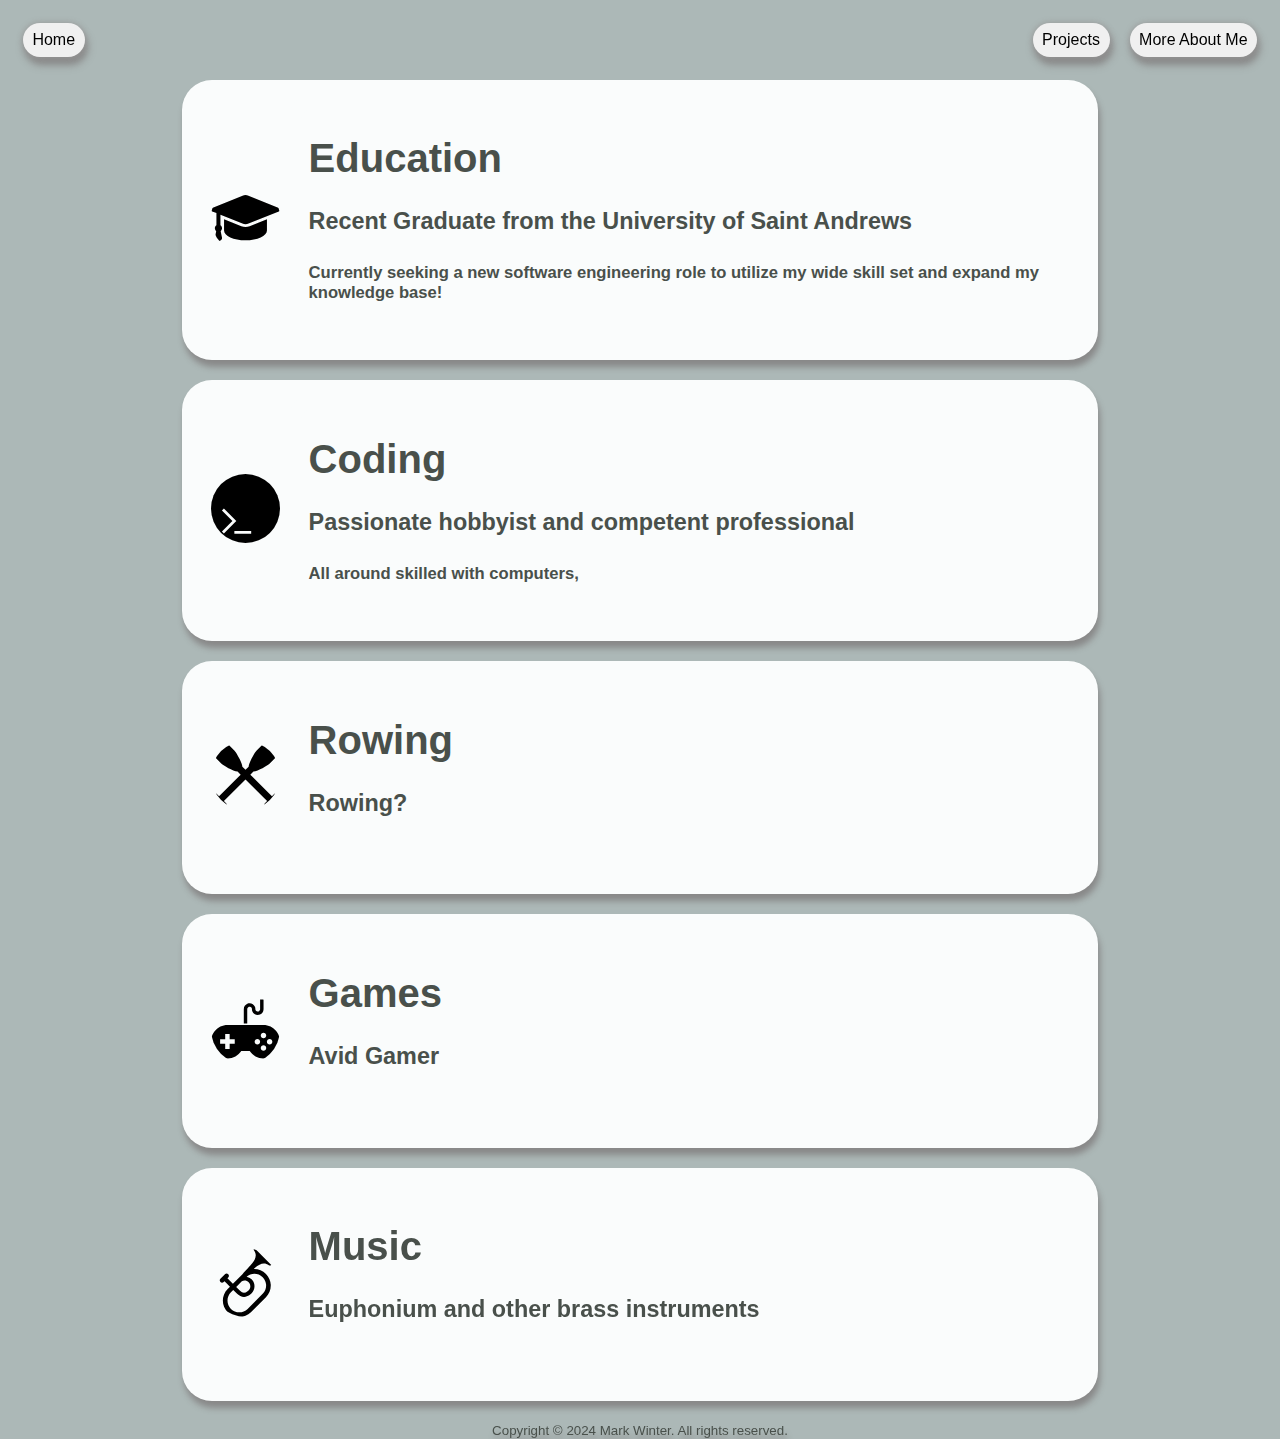
==== aboutme.html @ e1621b2d "about me setup" ====
<!doctype html>
<html>

<head>


<meta charset="utf-8">
<meta name="viewport" content="width=device-width, initial-scale=1.0">


<link rel="stylesheet" href="style.css">
<link rel="icon" href="gullnohighlight.png">

<title>Mark Winter Projects</title>

<ul style="padding-left: 1%; width: 98%;">
  <li><a href="index.html">Home</a></li>
  <li style="float:right"><a href="">More About Me</a></li>
  <li style="float:right"><a href="projects.html">Projects</a></li>
</ul> 

</head>


<body>

<!-- 1: Education -->
	<div class="container">
		<div class="image" style="width: 10%; text-align: center">
			<img src="gradcap.svg" alt="Graduation Cap" width="80%" height="80%" style="border-radius: 50%">
		</div>
		<div class="text" style="width: 90%">
			<div class="bar">
				<h1>Education</h1>
				<h3>Recent Graduate from the University of Saint Andrews</h3>
				<h5 style="margin-bottom: 1%;">Currently seeking a new software engineering role to utilize my wide skill set and expand my knowledge base!</h5>
			</div>
		</div>
	</div>


<!-- 2: Coding -->
	<div class="container">
		<div class="image" style="width: 10%; text-align: center">
			<img src="coding.svg" alt="Simplistic image of a computer terminal " width="80%" height="80%" style="border-radius: 50%">
		</div>
		<div class="text" style="width: 90%">
			<div class="bar">
				<h1>Coding</h1>
				<h3>Passionate hobbyist and competent professional</h3>
				<h5 style="margin-bottom: 1%;">All around skilled with computers, </h5>
			</div>
		</div>
	</div>


<!-- 3: Rowing and Boats -->
	<div class="container">
		<div class="image" style="width: 10%; text-align: center">
			<img src="oars.svg" alt="Simplistic image of a pair of crossed oars" width="80%" height="80%" style="border-radius: 50%">
		</div>
		<div class="text" style="width: 90%">
			<div class="bar">
				<h1>Rowing</h1>
				<h3>Rowing?</h3>
				<h5 style="margin-bottom: 1%;"> </h5>
			</div>
		</div>
	</div>

<!-- 4: Gaming -->
	<div class="container">
		<div class="image" style="width: 10%; text-align: center">
			<img src="game.svg" alt="Simplistic image of a retro controller" width="80%" height="80%" style="border-radius: 50%">
		</div>
		<div class="text" style="width: 90%">
			<div class="bar">
				<h1>Games</h1>
				<h3>Avid Gamer</h3>
				<h5 style="margin-bottom: 1%;"> </h5>
			</div>
		</div>
	</div>

<!-- 5: Horn Playing -->
	<div class="container">
		<div class="image" style="width: 10%; text-align: center">
			<img src="euphonium.svg" alt="Simplistic image of a euphonium" width="80%" height="80%" style="border-radius: 50%">
		</div>
		<div class="text" style="width: 90%">
			<div class="bar">
				<h1>Music</h1>
				<h3>Euphonium and other brass instruments</h3>
				<h5 style="margin-bottom: 1%;"> </h5>
			</div>
		</div>
	</div>




</body>

 <footer style="text-align: center; color:#49504B"> <small>Copyright &copy; 2024 Mark Winter. All rights reserved.</small> </footer> 

 </html>
---- style.css ----
html {
	padding:0;
	margin:0;
	background-color: #ACB8B7;
	color:#49504B;
	font-family:Inter,
	-apple-system,
	BlinkMacSystemFont,
	Segoe UI,
	Roboto,
	Oxygen,
	Ubuntu,
	Cantarell,
	Fira Sans,
	Droid Sans,
	Helvetica Neue,
	sans-serif
}

body {
	margin: 0 0;
	align: center;
	border: 20px #00ff00;
	filter: drop-shadow(2px 7px 3px #888888);

}

div { 
	width: 70%;
	border: 20px #ff0f00;
	padding: 10px;
	margin: auto;
	margin-bottom: 20px;
	background-color: #FAFCFC;
	border-radius: 30px;	
}

.array{
	display: flex;
	align-items: center;
	justify-content: center;
	background-color: transparent;
}

.container{
	display: flex;
	align-items: center;
	justify-content: center;
}

.bar{
	width: 95%;
	padding-left: -40px;
	padding-bottom: -40px;
	margin: 0px;
}

.text{
	font-size: 20px;
	padding top: 20%;
	float: left;
}

.image{
	 padding-right: 0px;
	 padding-left: 10px;
	 border-right: 0px;
	 display: block;
	 margin: auto;
}

section{
	font-size: 2rem;
	border: 100px;
	border-color: black;
	padding: 20px;
	margin: 20px;

}

ul {
  list-style-type: none;
  margin-top: 1%;
  margin-bottom: 1%;
  margin-left: 0px;
  padding-left: 0px;
  overflow: hidden;
  /*background-color: #feffff;*/
  color: #000000;
  position: sticky;
  top: 0;
  z-index: 100;
}

ul a:hover {
	background-color: #DB9065;
	color: #fafcfc;
}


li {
  float: left;
  padding: 0px 0px;
  filter: drop-shadow(0px 0px 3px #999999)
}

li a {
  font-size: 1rem;
  padding: 0.5rem 0.6rem;
  margin: 10px;
  display: block;
  background-color: #f0f0f0;
  text-decoration: none;
  border: 2px solid #00000;
  border-radius: 30px;	
  /*filter: drop-shadow(4px -5px #0f0f0f);*/
  color: #000000;
  
}
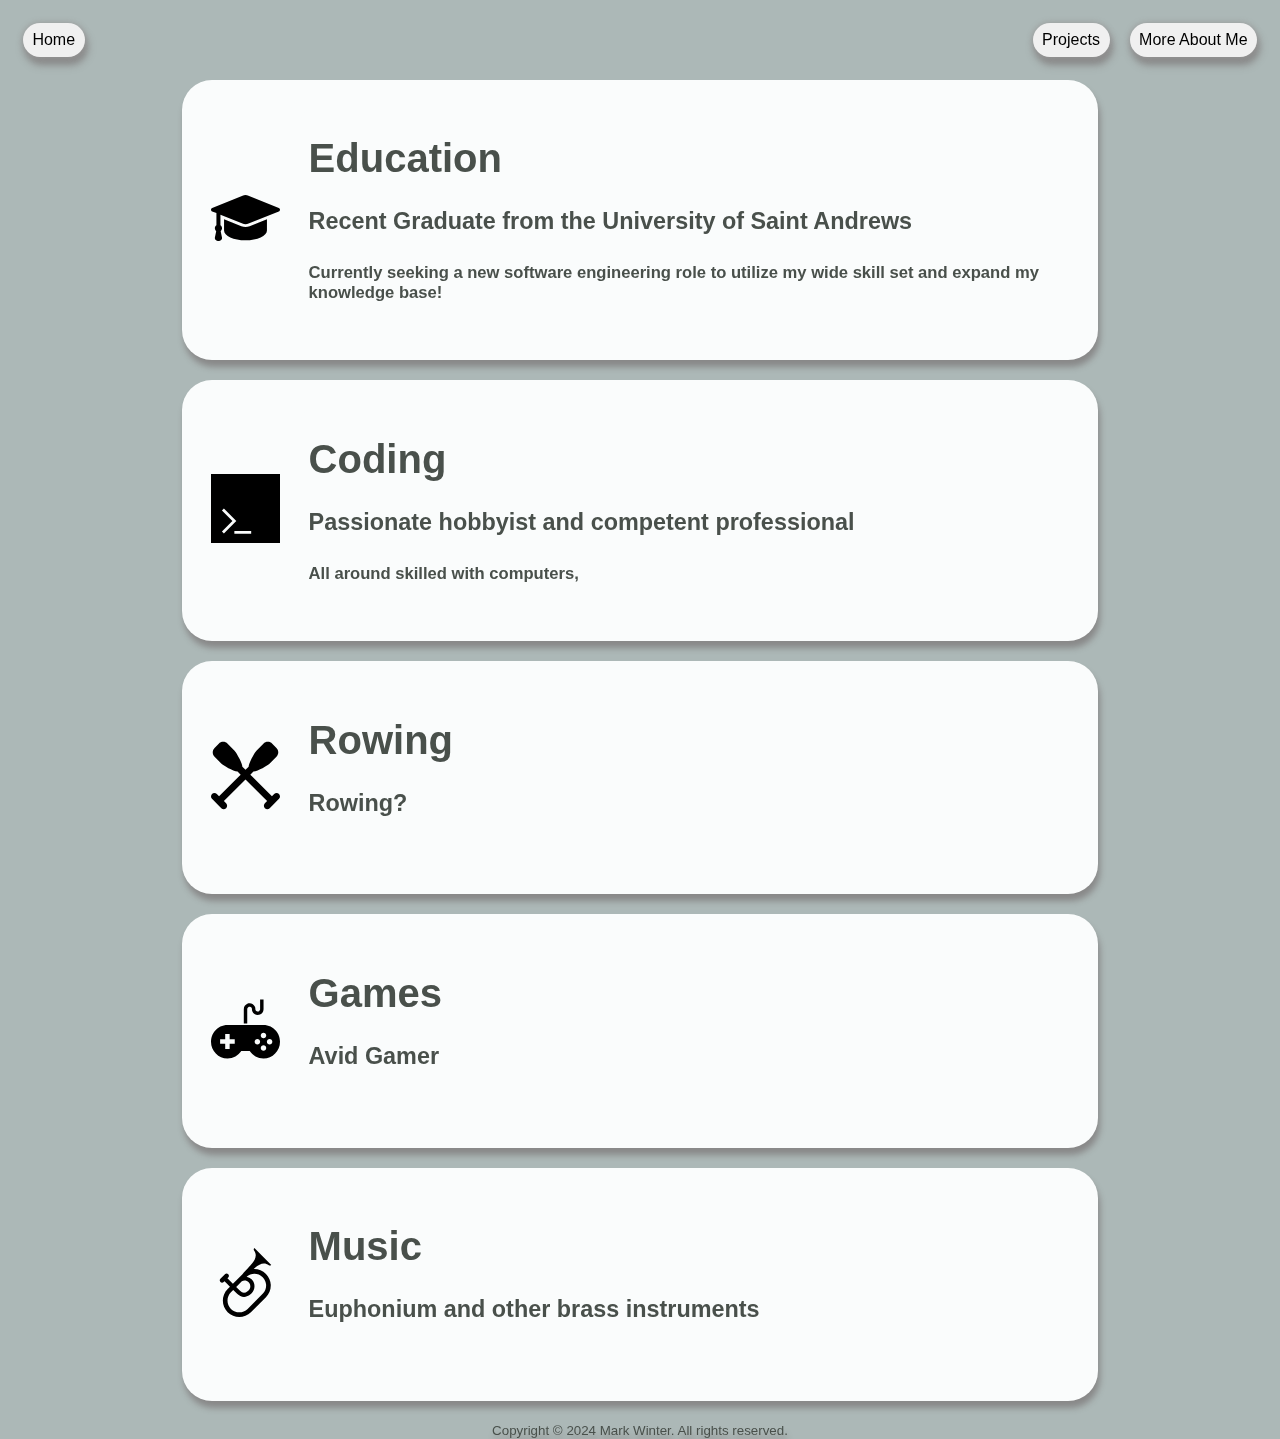
==== commit b755ee14: "fix round images" ====
--- a/aboutme.html
+++ b/aboutme.html
@@ -27,7 +27,7 @@
 <!-- 1: Education -->
 	<div class="container">
 		<div class="image" style="width: 10%; text-align: center">
-			<img src="gradcap.svg" alt="Graduation Cap" width="80%" height="80%" style="border-radius: 50%">
+			<img src="gradcap.svg" alt="Graduation Cap" width="80%" height="80%">
 		</div>
 		<div class="text" style="width: 90%">
 			<div class="bar">
@@ -42,7 +42,7 @@
 <!-- 2: Coding -->
 	<div class="container">
 		<div class="image" style="width: 10%; text-align: center">
-			<img src="coding.svg" alt="Simplistic image of a computer terminal " width="80%" height="80%" style="border-radius: 50%">
+			<img src="coding.svg" alt="Simplistic image of a computer terminal " width="80%" height="80%">
 		</div>
 		<div class="text" style="width: 90%">
 			<div class="bar">
@@ -57,7 +57,7 @@
 <!-- 3: Rowing and Boats -->
 	<div class="container">
 		<div class="image" style="width: 10%; text-align: center">
-			<img src="oars.svg" alt="Simplistic image of a pair of crossed oars" width="80%" height="80%" style="border-radius: 50%">
+			<img src="oars.svg" alt="Simplistic image of a pair of crossed oars" width="80%" height="80%">
 		</div>
 		<div class="text" style="width: 90%">
 			<div class="bar">
@@ -71,7 +71,7 @@
 <!-- 4: Gaming -->
 	<div class="container">
 		<div class="image" style="width: 10%; text-align: center">
-			<img src="game.svg" alt="Simplistic image of a retro controller" width="80%" height="80%" style="border-radius: 50%">
+			<img src="game.svg" alt="Simplistic image of a retro controller" width="80%" height="80%">
 		</div>
 		<div class="text" style="width: 90%">
 			<div class="bar">
@@ -85,7 +85,7 @@
 <!-- 5: Horn Playing -->
 	<div class="container">
 		<div class="image" style="width: 10%; text-align: center">
-			<img src="euphonium.svg" alt="Simplistic image of a euphonium" width="80%" height="80%" style="border-radius: 50%">
+			<img src="euphonium.svg" alt="Simplistic image of a euphonium" width="80%" height="80%">
 		</div>
 		<div class="text" style="width: 90%">
 			<div class="bar">
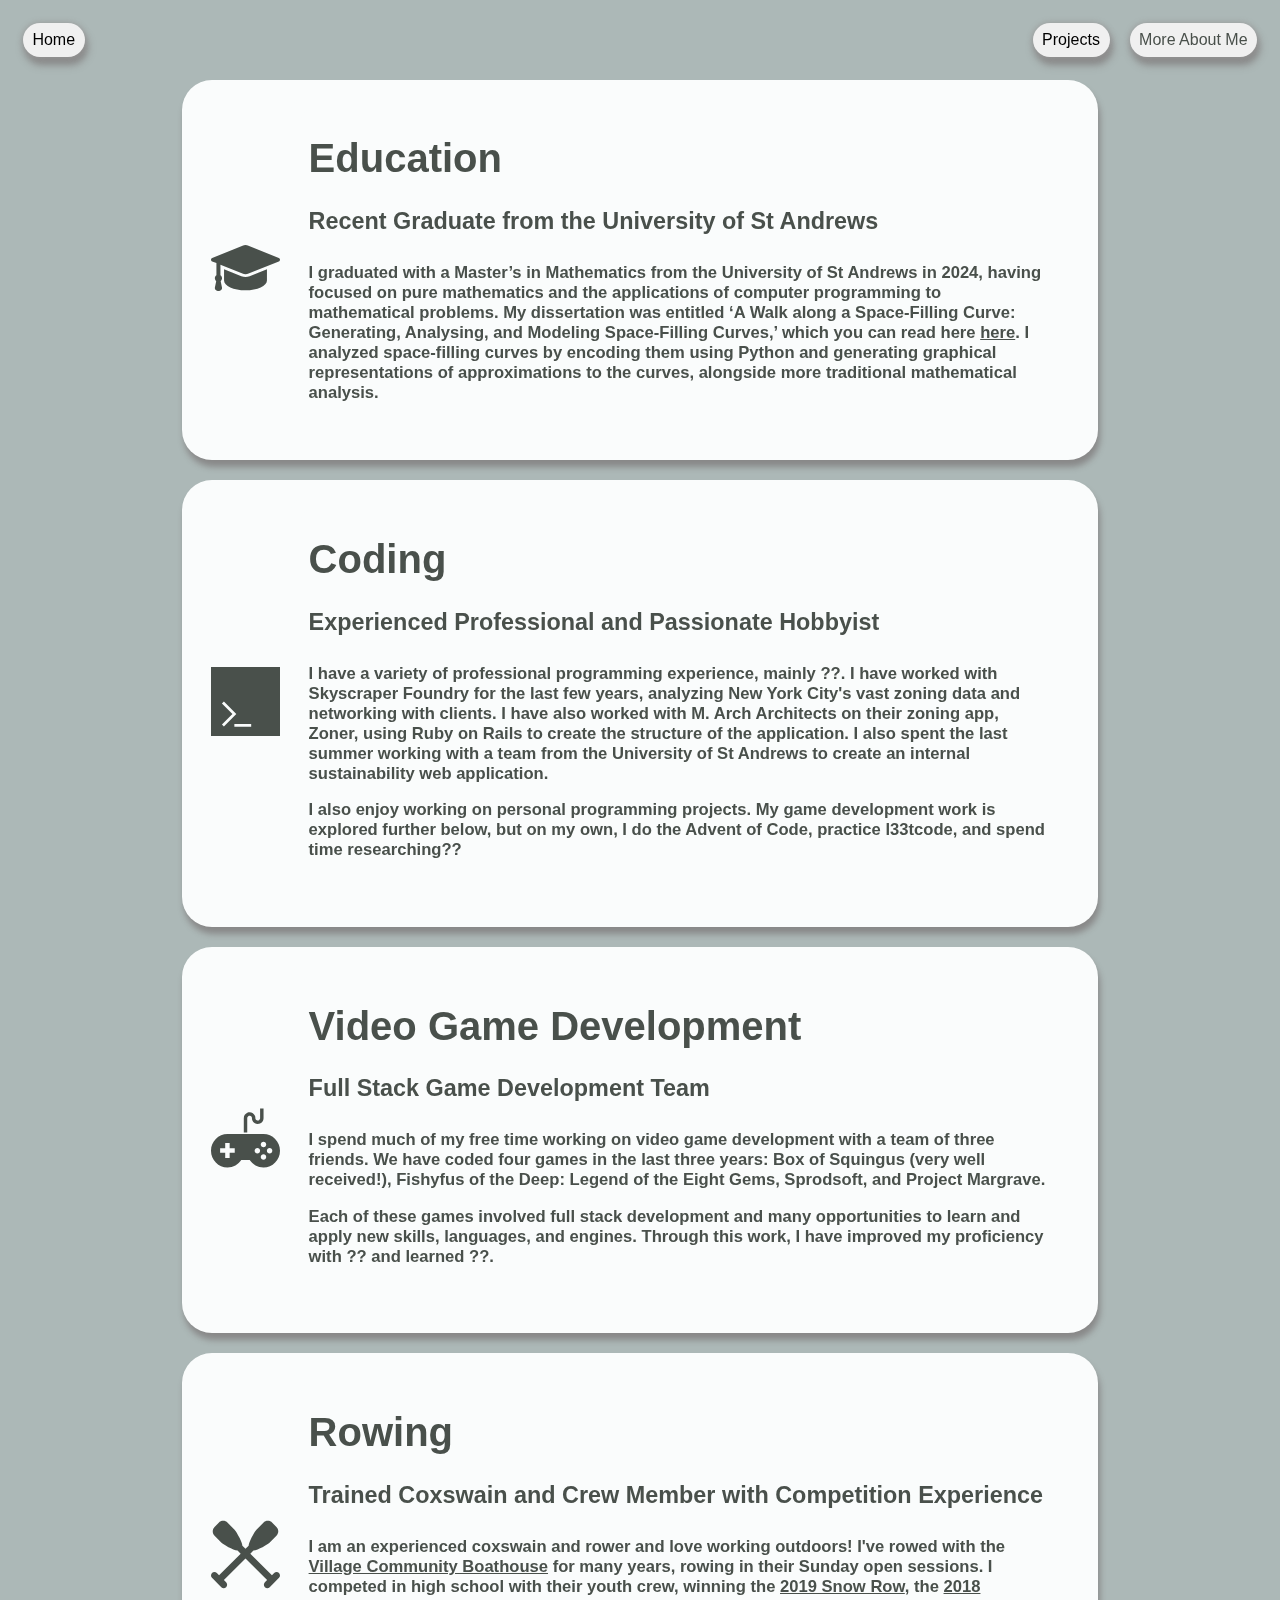
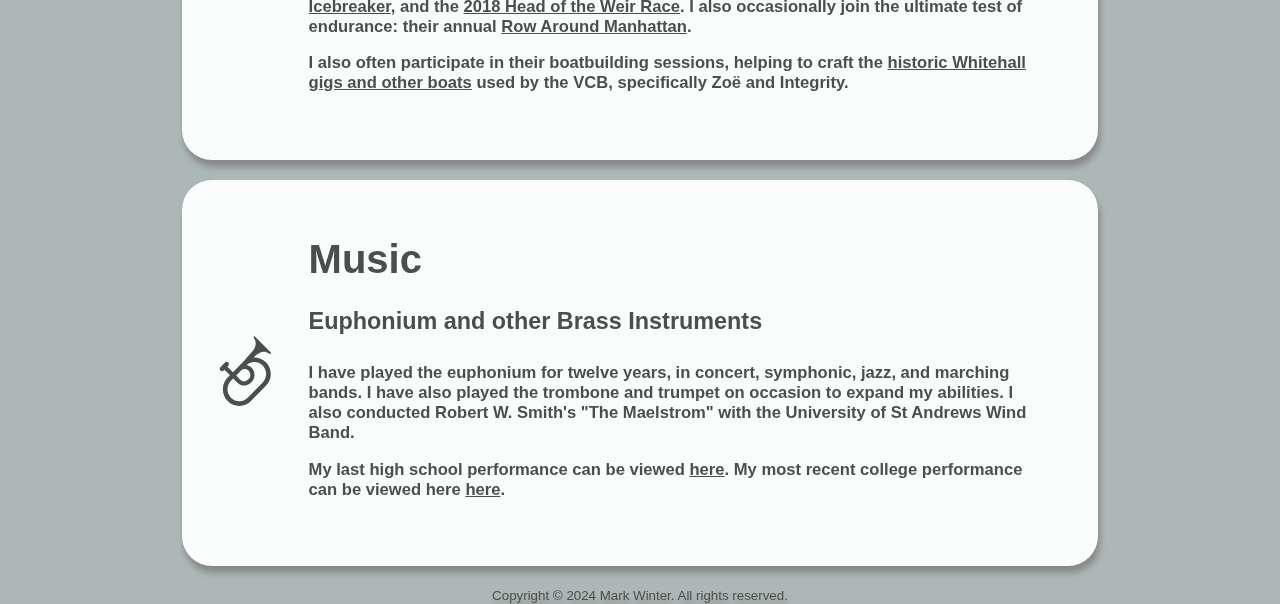
==== commit c96661ec: "coordination junk, lots of big text edits, small change for svgs" ====
--- a/aboutme.html
+++ b/aboutme.html
@@ -24,7 +24,7 @@
 
 <body>
 
-<!-- 1: Education -->
+	<!-- 1: Education -->
 	<div class="container">
 		<div class="image" style="width: 10%; text-align: center">
 			<img src="gradcap.svg" alt="Graduation Cap" width="80%" height="80%">
@@ -32,29 +32,51 @@
 		<div class="text" style="width: 90%">
 			<div class="bar">
 				<h1>Education</h1>
-				<h3>Recent Graduate from the University of Saint Andrews</h3>
-				<h5 style="margin-bottom: 1%;">Currently seeking a new software engineering role to utilize my wide skill set and expand my knowledge base!</h5>
+				<h3>Recent Graduate from the University of St Andrews</h3>
+				<h5 style="margin-bottom: 1%;">
+					I graduated with a Master’s in Mathematics from the University of St Andrews in 2024, having focused on pure mathematics and the applications of computer programming to mathematical problems. My dissertation was entitled ‘A Walk along a Space-Filling Curve: Generating, Analysing, and Modeling Space-Filling Curves,’ which you can read here <a href="Diss.pdf" target="_blank">here</a>. I analyzed space-filling curves by encoding them using Python and generating graphical representations of approximations to the curves, alongside more traditional mathematical analysis.
+				</h5>
 			</div>
 		</div>
 	</div>
 
 
-<!-- 2: Coding -->
+	<!-- 2: Coding -->
 	<div class="container">
-		<div class="image" style="width: 10%; text-align: center">
+		<div class="image" style="width: 10%; text-align: center;">
 			<img src="coding.svg" alt="Simplistic image of a computer terminal " width="80%" height="80%">
 		</div>
 		<div class="text" style="width: 90%">
 			<div class="bar">
 				<h1>Coding</h1>
-				<h3>Passionate hobbyist and competent professional</h3>
-				<h5 style="margin-bottom: 1%;">All around skilled with computers, </h5>
+				<h3>Experienced Professional and Passionate Hobbyist</h3>
+				<h5 style="margin-bottom: 1%;">
+					<p>I have a variety of professional programming experience, mainly ??. I have worked with Skyscraper Foundry for the last few years, analyzing New York City's vast zoning data and networking with clients. I have also worked with M. Arch Architects on their zoning app, Zoner, using Ruby on Rails to create the structure of the application. I also spent the last summer working with a team from the University of St Andrews to create an internal sustainability web application.</p>
+					<p>I also enjoy working on personal programming projects. My game development work is explored further below, but on my own, I do the Advent of Code, practice l33tcode, and spend time researching?? </p>
+				</h5>
 			</div>
 		</div>
 	</div>
 
 
-<!-- 3: Rowing and Boats -->
+<!-- 3: Gaming -->
+	<div class="container">
+		<div class="image" style="width: 10%; text-align: center">
+			<img src="game.svg" alt="Simplistic image of a retro controller" width="80%" height="80%">
+		</div>
+		<div class="text" style="width: 90%">
+			<div class="bar">
+				<h1>Video Game Development</h1>
+				<h3>Full Stack Game Development Team</h3>
+				<h5 style="margin-bottom: 1%;">
+					<p>I spend much of my free time working on video game development with a team of three friends. We have coded four games in the last three years: Box of Squingus (very well received!), Fishyfus of the Deep: Legend of the Eight Gems, Sprodsoft, and Project Margrave.</p>
+					<p>Each of these games involved full stack development and many opportunities to learn and apply new skills, languages, and engines. Through this work, I have improved my proficiency with ?? and learned ??.</p>
+				</h5>
+			</div>
+		</div>
+	</div>
+
+	<!-- 4: Rowing and Boats -->
 	<div class="container">
 		<div class="image" style="width: 10%; text-align: center">
 			<img src="oars.svg" alt="Simplistic image of a pair of crossed oars" width="80%" height="80%">
@@ -62,27 +84,16 @@
 		<div class="text" style="width: 90%">
 			<div class="bar">
 				<h1>Rowing</h1>
-				<h3>Rowing?</h3>
-				<h5 style="margin-bottom: 1%;"> </h5>
+				<h3>Trained Coxswain and Crew Member with Competition Experience</h3>
+				<h5 style="margin-bottom: 1%;">
+					<p>I am an experienced coxswain and rower and love working outdoors! I've rowed with the <a href="https://villagecommunityboathouse.org/" target="_blank">Village Community Boathouse</a> for many years, rowing in their Sunday open sessions. I competed in high school with their youth crew, winning the <a href="https://old.villagecommunityboathouse.org/2019/03/snow-row-2019.html" target="_blank">2019 Snow Row</a>, the <a href="https://old.villagecommunityboathouse.org/2018/11/icebreaker-2018.html" target="_blank">2018 Icebreaker</a>, and the <a href="https://old.villagecommunityboathouse.org/2018/10/head-of-the-weir-2018.html" target="_blank">2018 Head of the Weir Race</a>. I also occasionally join the ultimate test of endurance: their annual <a href="http://web.archive.org/web/20230324224432/https://www.villagecommunityboathouse.org/2019-row-around-manhattan/" target="_blank">Row Around Manhattan</a>.</p>
+					<p>I also often participate in their boatbuilding sessions, helping to craft the <a href="https://villagecommunityboathouse.org/our-fleet" target="_blank">historic Whitehall gigs and other boats</a> used by the VCB, specifically Zoë and Integrity.</p>
+				</h5>
 			</div>
 		</div>
 	</div>
 
-<!-- 4: Gaming -->
-	<div class="container">
-		<div class="image" style="width: 10%; text-align: center">
-			<img src="game.svg" alt="Simplistic image of a retro controller" width="80%" height="80%">
-		</div>
-		<div class="text" style="width: 90%">
-			<div class="bar">
-				<h1>Games</h1>
-				<h3>Avid Gamer</h3>
-				<h5 style="margin-bottom: 1%;"> </h5>
-			</div>
-		</div>
-	</div>
-
-<!-- 5: Horn Playing -->
+	<!-- 5: Horn Playing -->
 	<div class="container">
 		<div class="image" style="width: 10%; text-align: center">
 			<img src="euphonium.svg" alt="Simplistic image of a euphonium" width="80%" height="80%">
@@ -90,8 +101,11 @@
 		<div class="text" style="width: 90%">
 			<div class="bar">
 				<h1>Music</h1>
-				<h3>Euphonium and other brass instruments</h3>
-				<h5 style="margin-bottom: 1%;"> </h5>
+				<h3>Euphonium and other Brass Instruments</h3>
+				<h5 style="margin-bottom: 1%;">
+					<p>I have played the euphonium for twelve years, in concert, symphonic, jazz, and marching bands. I have also played the trombone and trumpet on occasion to expand my abilities. I also conducted Robert W. Smith's "The Maelstrom" with the University of St Andrews Wind Band.</p>
+					<p>My last high school performance can be viewed <a href="https://fb.watch/tp2uHKslEx/" target="_blank">here</a>. My most recent college performance can be viewed here <a href="https://youtu.be/edzzFER3Xt4?feature=shared" target="_blank">here</a>.</p>
+				</h5>
 			</div>
 		</div>
 	</div>
--- a/style.css
+++ b/style.css
@@ -2,7 +2,7 @@
 	padding:0;
 	margin:0;
 	background-color: #ACB8B7;
-	color:#49504B;
+	color: #49504B;
 	font-family:Inter,
 	-apple-system,
 	BlinkMacSystemFont,
@@ -79,17 +79,41 @@
 }
 
 ul {
-  list-style-type: none;
-  margin-top: 1%;
-  margin-bottom: 1%;
-  margin-left: 0px;
-  padding-left: 0px;
-  overflow: hidden;
-  /*background-color: #feffff;*/
-  color: #000000;
-  position: sticky;
-  top: 0;
-  z-index: 100;
+	list-style-type: none;
+	margin-top: 1%;
+	margin-bottom: 1%;
+	margin-left: 0px;
+	padding-left: 0px;
+	overflow: hidden;
+	/*background-color: #feffff;*/
+	color: #49504B;
+	position: sticky;
+	top: 0;
+	z-index: 100;
+}
+
+ul a:visited {
+	color: #49504B;
+}
+
+ul a:active {
+	color: #49504B;
+}
+
+a {
+	color: #49504B;
+}
+
+a:hover {
+	color: #71794A;
+}
+
+a:visited {
+	color: #DC602E;
+}
+
+a:active {
+	color: #71794A;
 }
 
 ul a:hover {
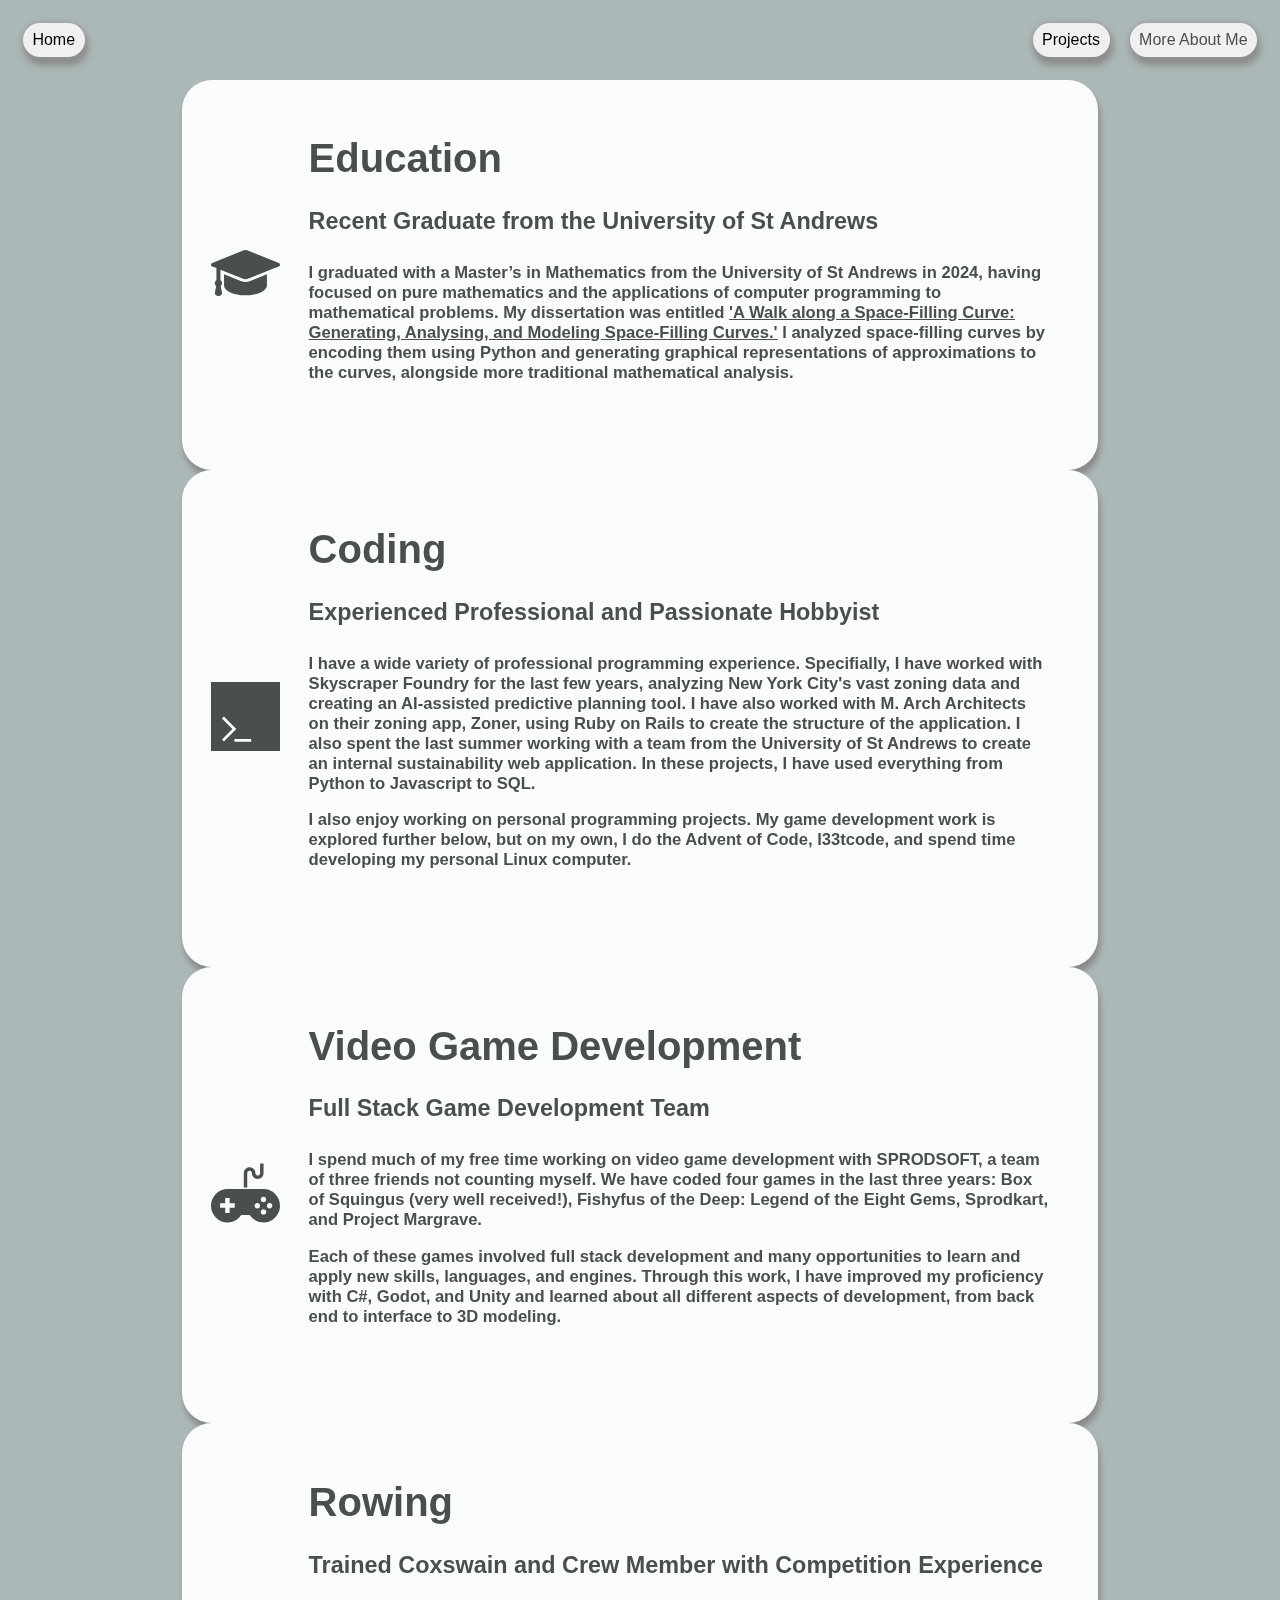
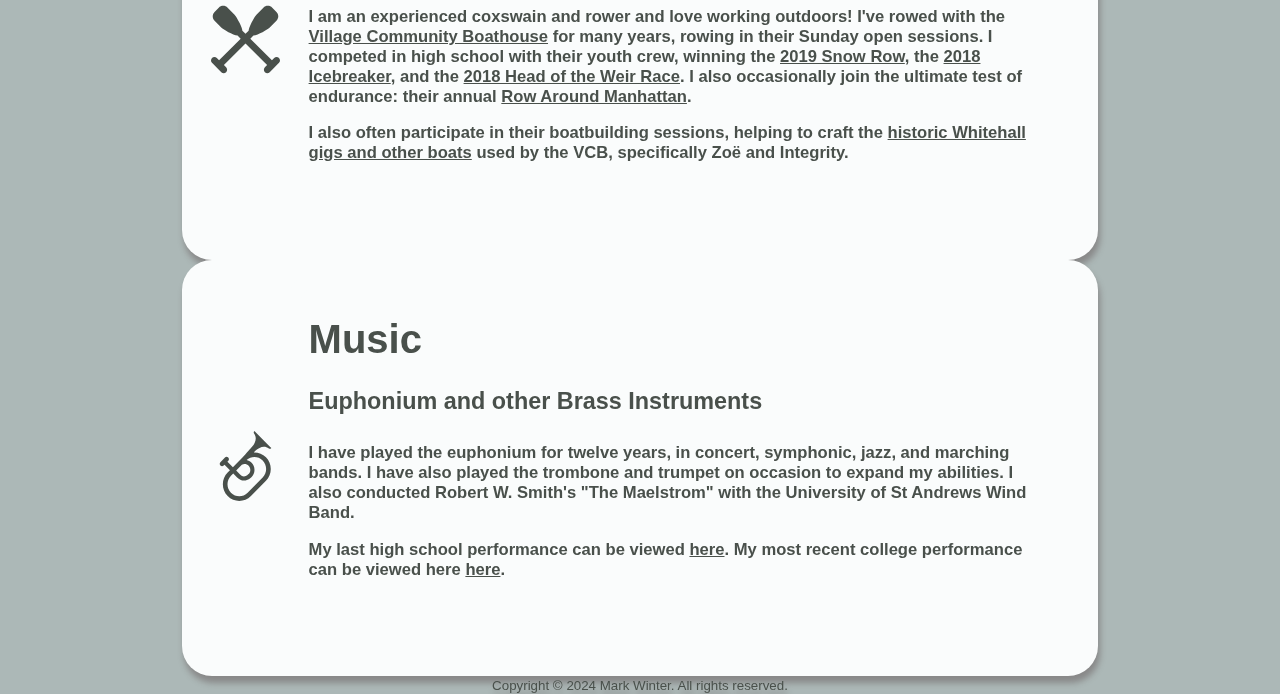
==== commit a223d3a9: "some work on box sizes and placement" ====
--- a/aboutme.html
+++ b/aboutme.html
@@ -34,7 +34,7 @@
 				<h1>Education</h1>
 				<h3>Recent Graduate from the University of St Andrews</h3>
 				<h5 style="margin-bottom: 1%;">
-					I graduated with a Master’s in Mathematics from the University of St Andrews in 2024, having focused on pure mathematics and the applications of computer programming to mathematical problems. My dissertation was entitled ‘A Walk along a Space-Filling Curve: Generating, Analysing, and Modeling Space-Filling Curves,’ which you can read here <a href="Diss.pdf" target="_blank">here</a>. I analyzed space-filling curves by encoding them using Python and generating graphical representations of approximations to the curves, alongside more traditional mathematical analysis.
+					I graduated with a Master’s in Mathematics from the University of St Andrews in 2024, having focused on pure mathematics and the applications of computer programming to mathematical problems. My dissertation was entitled <a href="Diss.pdf" target="_blank">'A Walk along a Space-Filling Curve: Generating, Analysing, and Modeling Space-Filling Curves.'</a> I analyzed space-filling curves by encoding them using Python and generating graphical representations of approximations to the curves, alongside more traditional mathematical analysis.
 				</h5>
 			</div>
 		</div>
@@ -51,8 +51,8 @@
 				<h1>Coding</h1>
 				<h3>Experienced Professional and Passionate Hobbyist</h3>
 				<h5 style="margin-bottom: 1%;">
-					<p>I have a variety of professional programming experience, mainly ??. I have worked with Skyscraper Foundry for the last few years, analyzing New York City's vast zoning data and networking with clients. I have also worked with M. Arch Architects on their zoning app, Zoner, using Ruby on Rails to create the structure of the application. I also spent the last summer working with a team from the University of St Andrews to create an internal sustainability web application.</p>
-					<p>I also enjoy working on personal programming projects. My game development work is explored further below, but on my own, I do the Advent of Code, practice l33tcode, and spend time researching?? </p>
+					<p>I have a wide variety of professional programming experience. Specifially, I have worked with Skyscraper Foundry for the last few years, analyzing New York City's vast zoning data and creating an AI-assisted predictive planning tool. I have also worked with M. Arch Architects on their zoning app, Zoner, using Ruby on Rails to create the structure of the application. I also spent the last summer working with a team from the University of St Andrews to create an internal sustainability web application. In these projects, I have used everything from Python to Javascript to SQL.</p>
+					<p>I also enjoy working on personal programming projects. My game development work is explored further below, but on my own, I do the Advent of Code, l33tcode, and spend time developing my personal Linux computer.</p>
 				</h5>
 			</div>
 		</div>
@@ -69,8 +69,8 @@
 				<h1>Video Game Development</h1>
 				<h3>Full Stack Game Development Team</h3>
 				<h5 style="margin-bottom: 1%;">
-					<p>I spend much of my free time working on video game development with a team of three friends. We have coded four games in the last three years: Box of Squingus (very well received!), Fishyfus of the Deep: Legend of the Eight Gems, Sprodsoft, and Project Margrave.</p>
-					<p>Each of these games involved full stack development and many opportunities to learn and apply new skills, languages, and engines. Through this work, I have improved my proficiency with ?? and learned ??.</p>
+					<p>I spend much of my free time working on video game development with SPRODSOFT, a team of three friends not counting myself. We have coded four games in the last three years: Box of Squingus (very well received!), Fishyfus of the Deep: Legend of the Eight Gems, Sprodkart, and Project Margrave.</p>
+					<p>Each of these games involved full stack development and many opportunities to learn and apply new skills, languages, and engines. Through this work, I have improved my proficiency with C#, Godot, and Unity and learned about all different aspects of development, from back end to interface to 3D modeling.</p>
 				</h5>
 			</div>
 		</div>
--- a/style.css
+++ b/style.css
@@ -29,6 +29,7 @@
 	width: 70%;
 	border: 20px #ff0f00;
 	padding: 10px;
+	min-height: 100%;
 	margin: auto;
 	margin-bottom: 20px;
 	background-color: #FAFCFC;
@@ -37,21 +38,23 @@
 
 .array{
 	display: flex;
-	align-items: center;
-	justify-content: center;
+	align-items: stretch;
+	justify-content: space-around;
 	background-color: transparent;
 }
 
-.container{
+
+.container {
 	display: flex;
 	align-items: center;
 	justify-content: center;
+	margin: auto;
 }
 
 .bar{
 	width: 95%;
 	padding-left: -40px;
-	padding-bottom: -40px;
+	padding-bottom: 40px;
 	margin: 0px;
 }
 
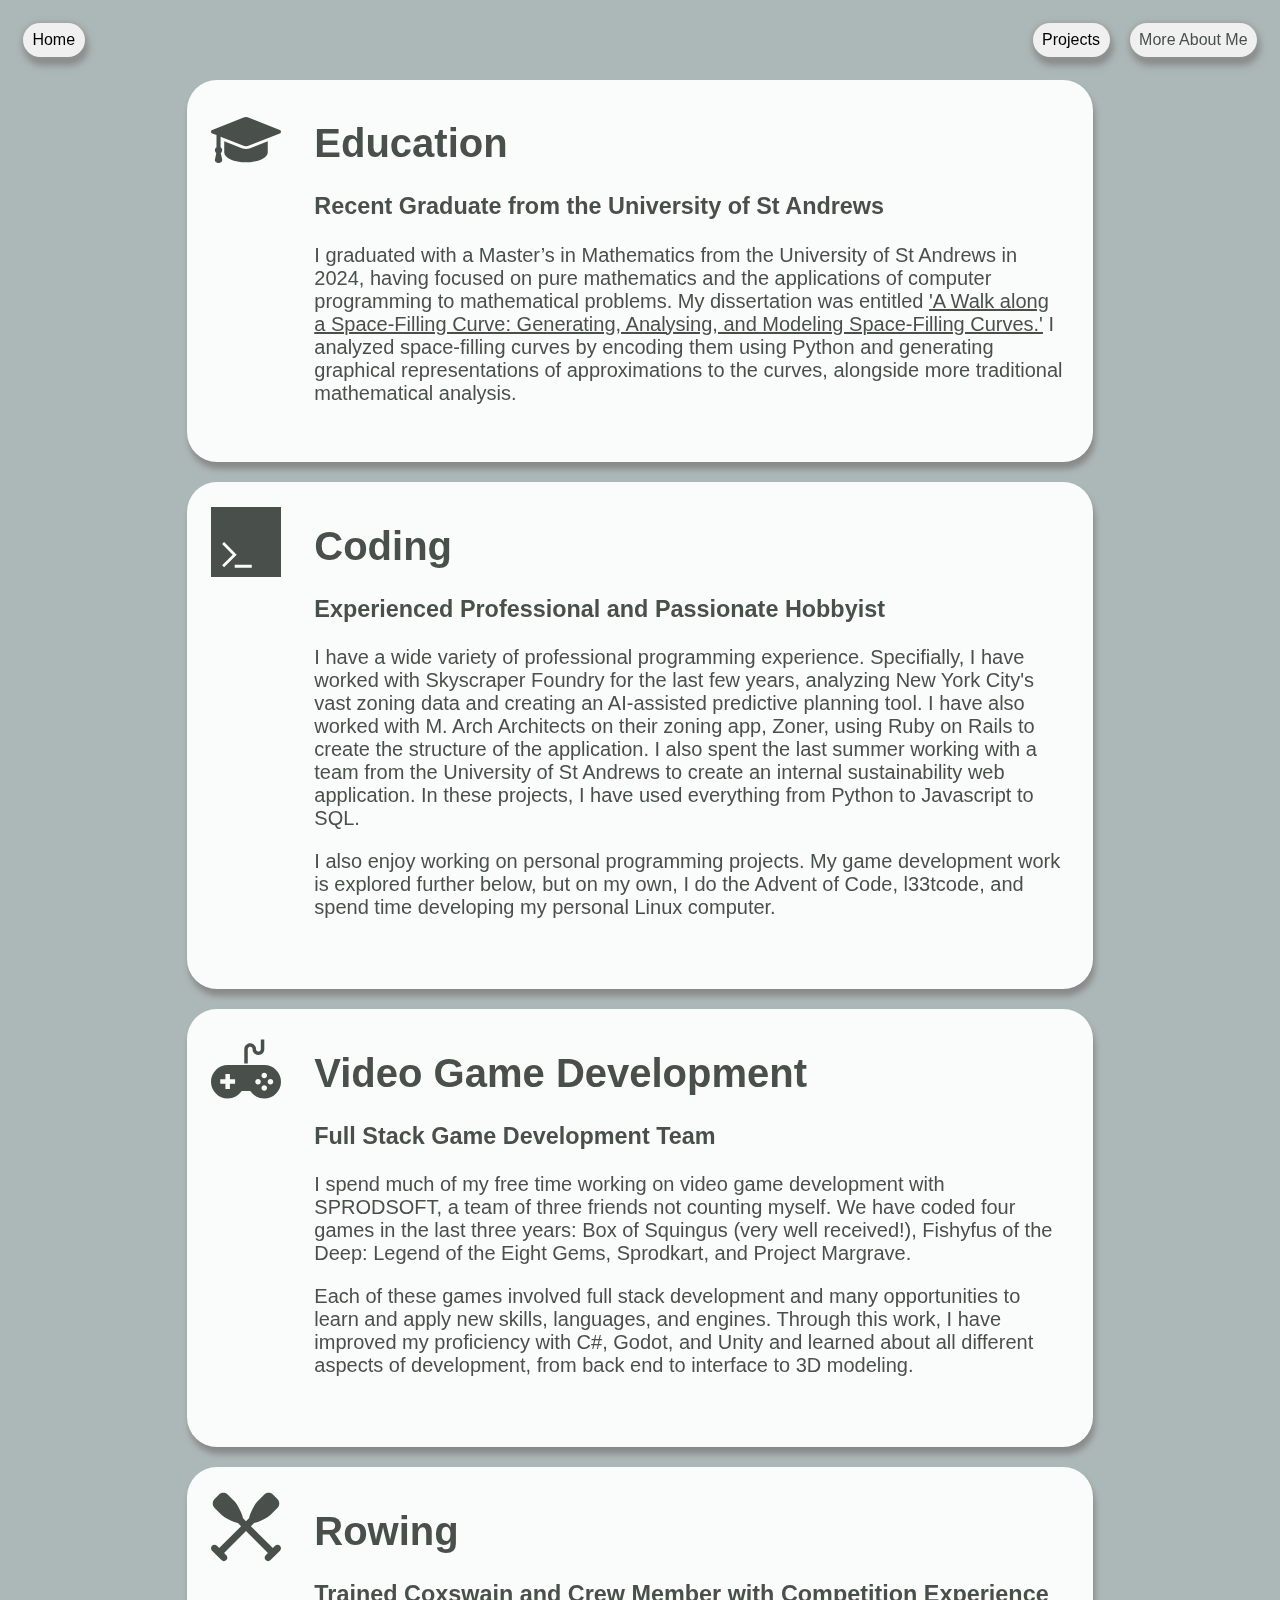
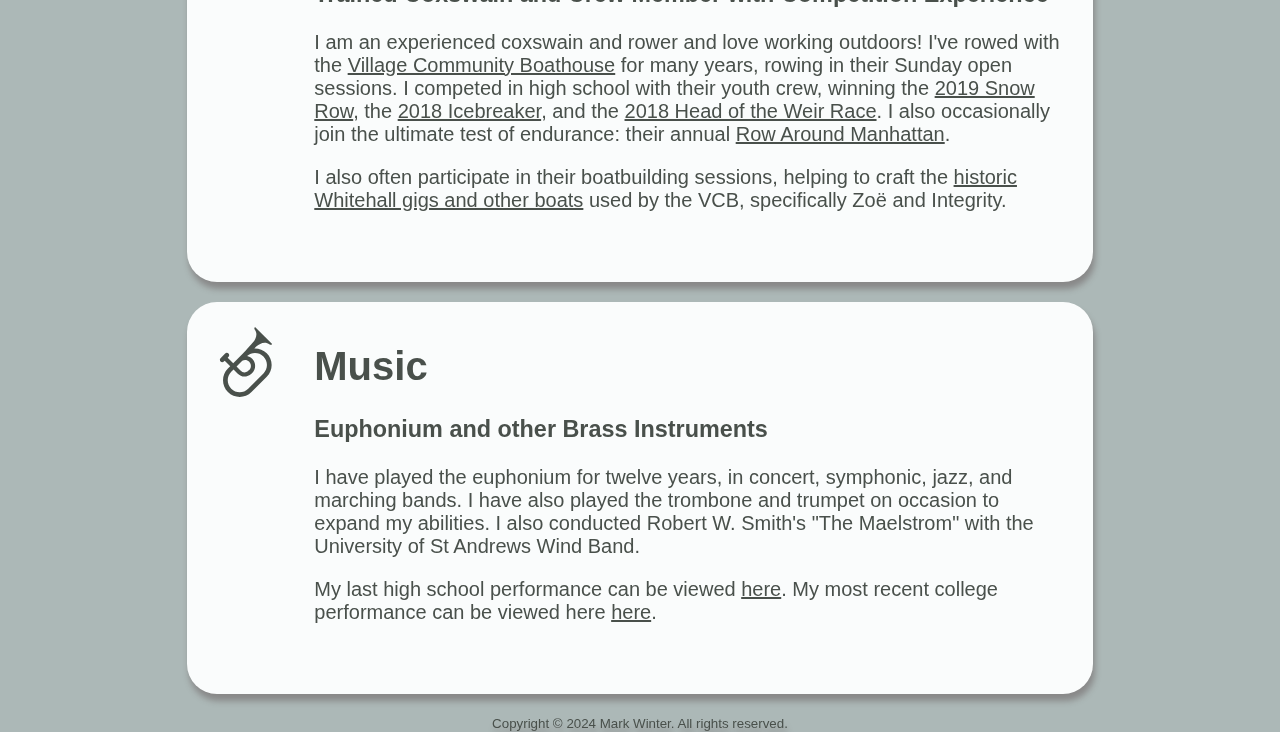
==== commit ee458abe: "maybe mobile compatible, top justifies images" ====
--- a/aboutme.html
+++ b/aboutme.html
@@ -33,9 +33,9 @@
 			<div class="bar">
 				<h1>Education</h1>
 				<h3>Recent Graduate from the University of St Andrews</h3>
-				<h5 style="margin-bottom: 1%;">
+				<p style="margin-bottom: 1%;">
 					I graduated with a Master’s in Mathematics from the University of St Andrews in 2024, having focused on pure mathematics and the applications of computer programming to mathematical problems. My dissertation was entitled <a href="Diss.pdf" target="_blank">'A Walk along a Space-Filling Curve: Generating, Analysing, and Modeling Space-Filling Curves.'</a> I analyzed space-filling curves by encoding them using Python and generating graphical representations of approximations to the curves, alongside more traditional mathematical analysis.
-				</h5>
+				</p>
 			</div>
 		</div>
 	</div>
@@ -50,10 +50,11 @@
 			<div class="bar">
 				<h1>Coding</h1>
 				<h3>Experienced Professional and Passionate Hobbyist</h3>
-				<h5 style="margin-bottom: 1%;">
+				<p style="margin-bottom: 1%;">
 					<p>I have a wide variety of professional programming experience. Specifially, I have worked with Skyscraper Foundry for the last few years, analyzing New York City's vast zoning data and creating an AI-assisted predictive planning tool. I have also worked with M. Arch Architects on their zoning app, Zoner, using Ruby on Rails to create the structure of the application. I also spent the last summer working with a team from the University of St Andrews to create an internal sustainability web application. In these projects, I have used everything from Python to Javascript to SQL.</p>
 					<p>I also enjoy working on personal programming projects. My game development work is explored further below, but on my own, I do the Advent of Code, l33tcode, and spend time developing my personal Linux computer.</p>
-				</h5>
+
+				</p>
 			</div>
 		</div>
 	</div>
@@ -68,10 +69,11 @@
 			<div class="bar">
 				<h1>Video Game Development</h1>
 				<h3>Full Stack Game Development Team</h3>
-				<h5 style="margin-bottom: 1%;">
+				<p style="margin-bottom: 1%;">
 					<p>I spend much of my free time working on video game development with SPRODSOFT, a team of three friends not counting myself. We have coded four games in the last three years: Box of Squingus (very well received!), Fishyfus of the Deep: Legend of the Eight Gems, Sprodkart, and Project Margrave.</p>
 					<p>Each of these games involved full stack development and many opportunities to learn and apply new skills, languages, and engines. Through this work, I have improved my proficiency with C#, Godot, and Unity and learned about all different aspects of development, from back end to interface to 3D modeling.</p>
-				</h5>
+
+				</p>
 			</div>
 		</div>
 	</div>
@@ -85,10 +87,11 @@
 			<div class="bar">
 				<h1>Rowing</h1>
 				<h3>Trained Coxswain and Crew Member with Competition Experience</h3>
-				<h5 style="margin-bottom: 1%;">
+				<p style="margin-bottom: 1%;">
 					<p>I am an experienced coxswain and rower and love working outdoors! I've rowed with the <a href="https://villagecommunityboathouse.org/" target="_blank">Village Community Boathouse</a> for many years, rowing in their Sunday open sessions. I competed in high school with their youth crew, winning the <a href="https://old.villagecommunityboathouse.org/2019/03/snow-row-2019.html" target="_blank">2019 Snow Row</a>, the <a href="https://old.villagecommunityboathouse.org/2018/11/icebreaker-2018.html" target="_blank">2018 Icebreaker</a>, and the <a href="https://old.villagecommunityboathouse.org/2018/10/head-of-the-weir-2018.html" target="_blank">2018 Head of the Weir Race</a>. I also occasionally join the ultimate test of endurance: their annual <a href="http://web.archive.org/web/20230324224432/https://www.villagecommunityboathouse.org/2019-row-around-manhattan/" target="_blank">Row Around Manhattan</a>.</p>
 					<p>I also often participate in their boatbuilding sessions, helping to craft the <a href="https://villagecommunityboathouse.org/our-fleet" target="_blank">historic Whitehall gigs and other boats</a> used by the VCB, specifically Zoë and Integrity.</p>
-				</h5>
+
+				</p>
 			</div>
 		</div>
 	</div>
@@ -102,10 +105,10 @@
 			<div class="bar">
 				<h1>Music</h1>
 				<h3>Euphonium and other Brass Instruments</h3>
-				<h5 style="margin-bottom: 1%;">
+				<p style="margin-bottom: 1%;">
 					<p>I have played the euphonium for twelve years, in concert, symphonic, jazz, and marching bands. I have also played the trombone and trumpet on occasion to expand my abilities. I also conducted Robert W. Smith's "The Maelstrom" with the University of St Andrews Wind Band.</p>
 					<p>My last high school performance can be viewed <a href="https://fb.watch/tp2uHKslEx/" target="_blank">here</a>. My most recent college performance can be viewed here <a href="https://youtu.be/edzzFER3Xt4?feature=shared" target="_blank">here</a>.</p>
-				</h5>
+				</p>
 			</div>
 		</div>
 	</div>
--- a/style.css
+++ b/style.css
@@ -25,15 +25,14 @@
 
 }
 
-div { 
+div {
 	width: 70%;
 	border: 20px #ff0f00;
-	padding: 10px;
+	padding: 5px;
 	min-height: 100%;
 	margin: auto;
-	margin-bottom: 20px;
 	background-color: #FAFCFC;
-	border-radius: 30px;	
+	border-radius: 30px;
 }
 
 .array{
@@ -46,16 +45,16 @@
 
 .container {
 	display: flex;
-	align-items: center;
-	justify-content: center;
-	margin: auto;
+	align-items: stretch;
+	justify-content: space-around;
+	margin-bottom: 20px;
 }
 
 .bar{
 	width: 95%;
 	padding-left: -40px;
 	padding-bottom: 40px;
-	margin: 0px;
+	margin: auto;
 }
 
 .text{
@@ -70,6 +69,8 @@
 	 border-right: 0px;
 	 display: block;
 	 margin: auto;
+	 padding-top: 0px;
+	 margin-top: 20px;
 }
 
 section{
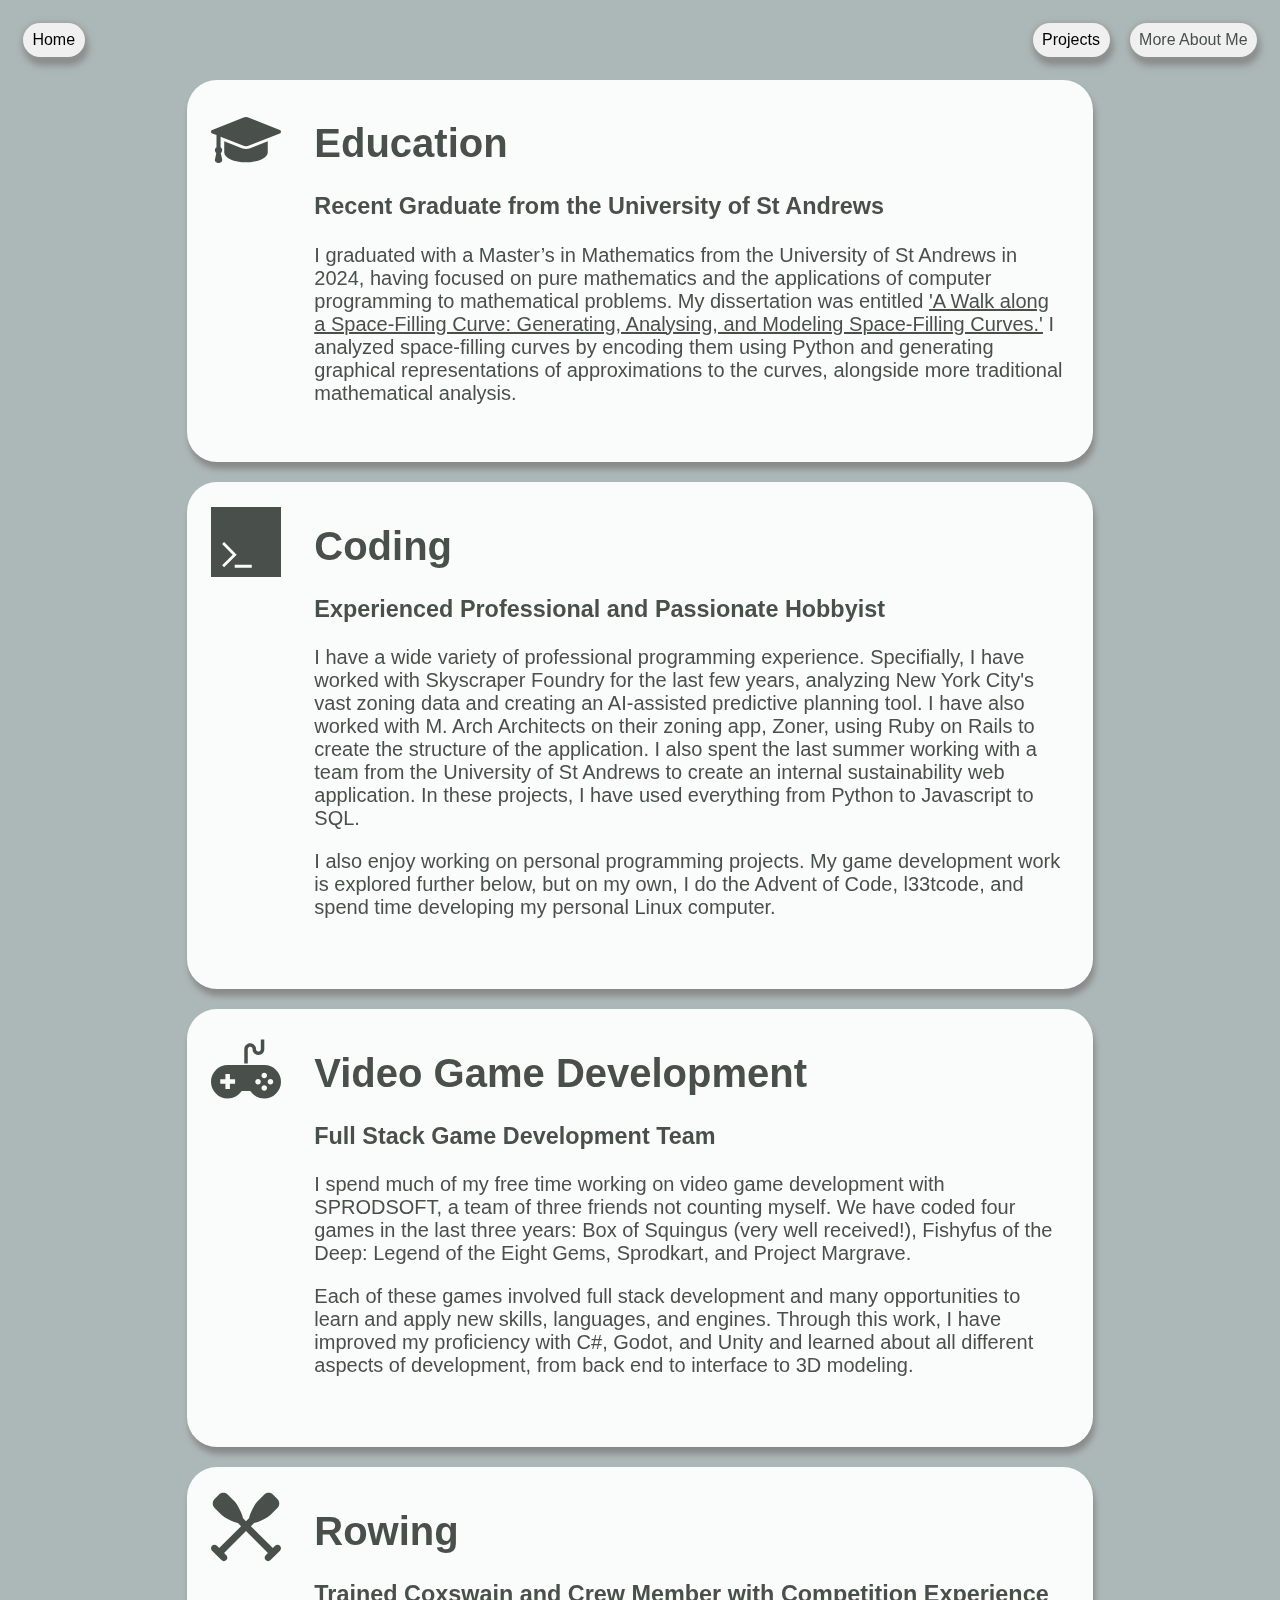
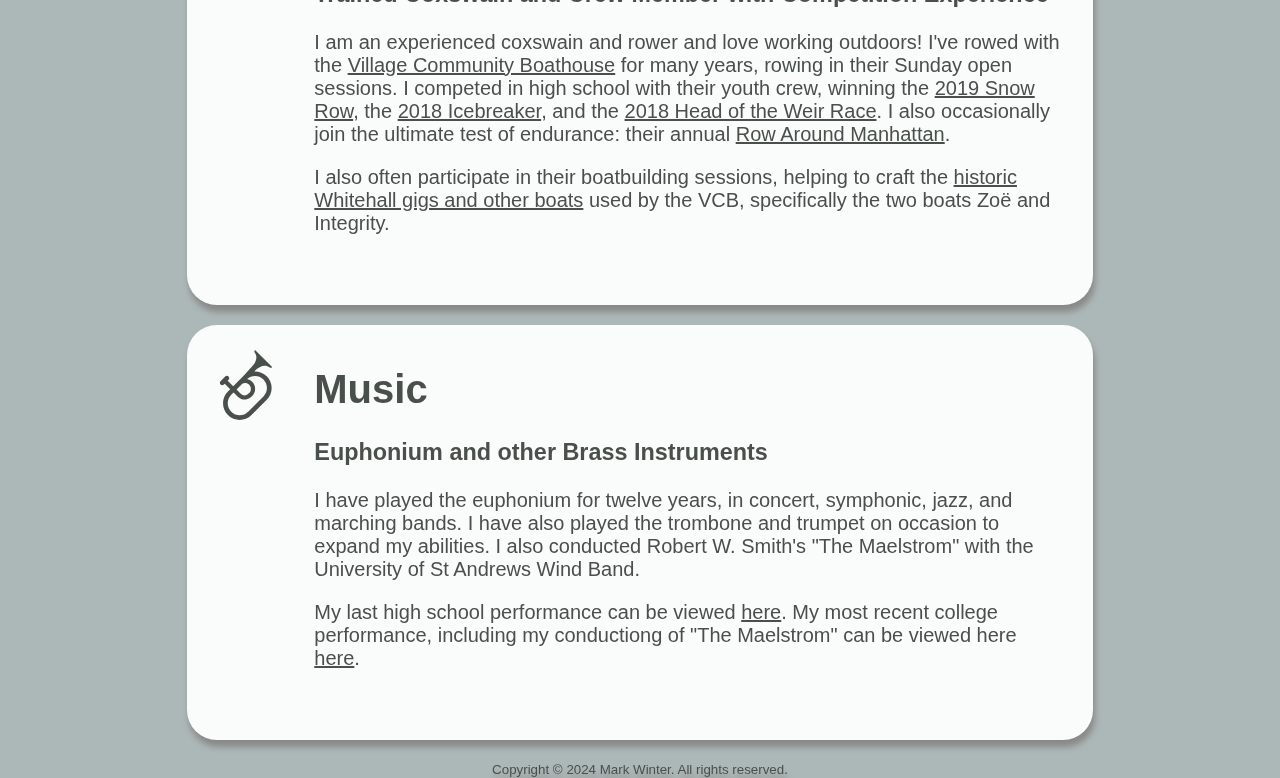
==== commit b495ed41: "oh yo uknow" ====
--- a/aboutme.html
+++ b/aboutme.html
@@ -89,7 +89,7 @@
 				<h3>Trained Coxswain and Crew Member with Competition Experience</h3>
 				<p style="margin-bottom: 1%;">
 					<p>I am an experienced coxswain and rower and love working outdoors! I've rowed with the <a href="https://villagecommunityboathouse.org/" target="_blank">Village Community Boathouse</a> for many years, rowing in their Sunday open sessions. I competed in high school with their youth crew, winning the <a href="https://old.villagecommunityboathouse.org/2019/03/snow-row-2019.html" target="_blank">2019 Snow Row</a>, the <a href="https://old.villagecommunityboathouse.org/2018/11/icebreaker-2018.html" target="_blank">2018 Icebreaker</a>, and the <a href="https://old.villagecommunityboathouse.org/2018/10/head-of-the-weir-2018.html" target="_blank">2018 Head of the Weir Race</a>. I also occasionally join the ultimate test of endurance: their annual <a href="http://web.archive.org/web/20230324224432/https://www.villagecommunityboathouse.org/2019-row-around-manhattan/" target="_blank">Row Around Manhattan</a>.</p>
-					<p>I also often participate in their boatbuilding sessions, helping to craft the <a href="https://villagecommunityboathouse.org/our-fleet" target="_blank">historic Whitehall gigs and other boats</a> used by the VCB, specifically Zoë and Integrity.</p>
+					<p>I also often participate in their boatbuilding sessions, helping to craft the <a href="https://villagecommunityboathouse.org/our-fleet" target="_blank">historic Whitehall gigs and other boats</a> used by the VCB, specifically the two boats Zoë and Integrity.</p>
 
 				</p>
 			</div>
@@ -107,7 +107,7 @@
 				<h3>Euphonium and other Brass Instruments</h3>
 				<p style="margin-bottom: 1%;">
 					<p>I have played the euphonium for twelve years, in concert, symphonic, jazz, and marching bands. I have also played the trombone and trumpet on occasion to expand my abilities. I also conducted Robert W. Smith's "The Maelstrom" with the University of St Andrews Wind Band.</p>
-					<p>My last high school performance can be viewed <a href="https://fb.watch/tp2uHKslEx/" target="_blank">here</a>. My most recent college performance can be viewed here <a href="https://youtu.be/edzzFER3Xt4?feature=shared" target="_blank">here</a>.</p>
+					<p>My last high school performance can be viewed <a href="https://fb.watch/tp2uHKslEx/" target="_blank">here</a>. My most recent college performance, including my conductiong of "The Maelstrom" can be viewed here <a href="https://youtu.be/edzzFER3Xt4?feature=shared" target="_blank">here</a>.</p>
 				</p>
 			</div>
 		</div>
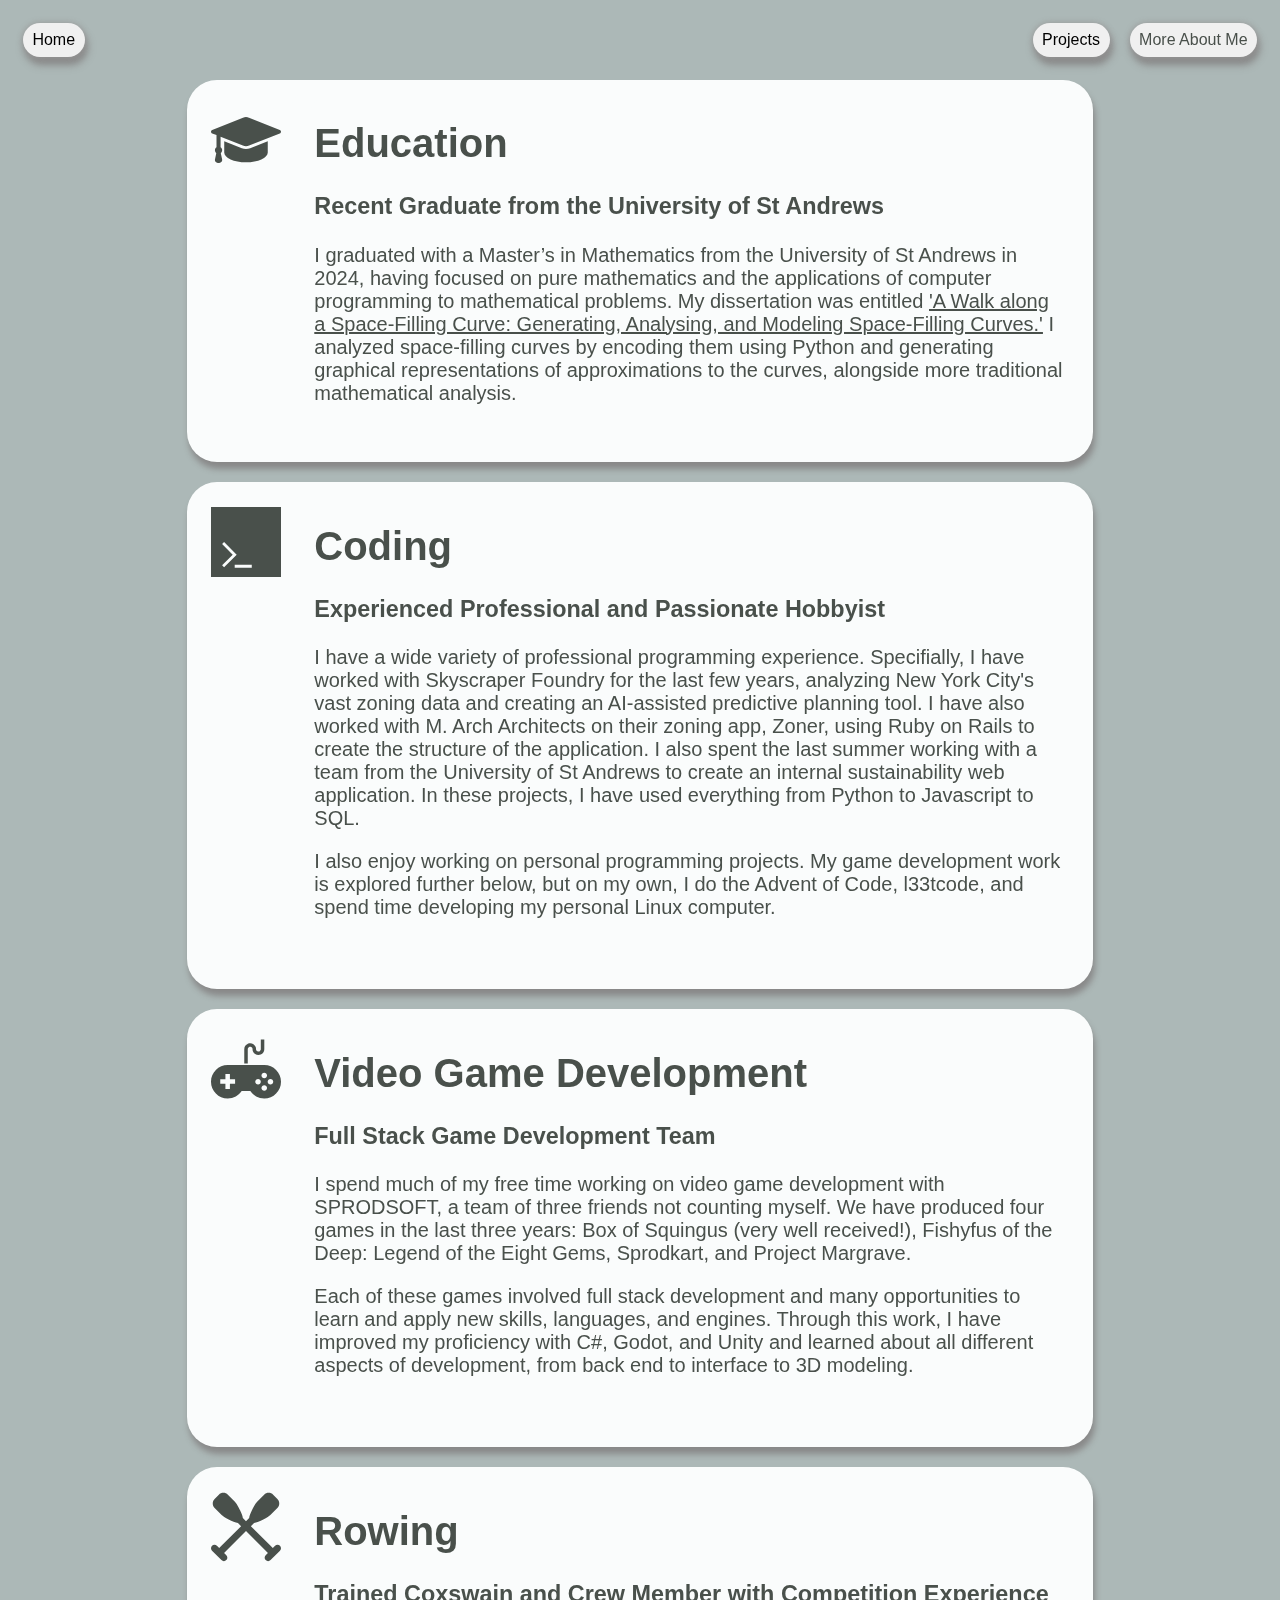
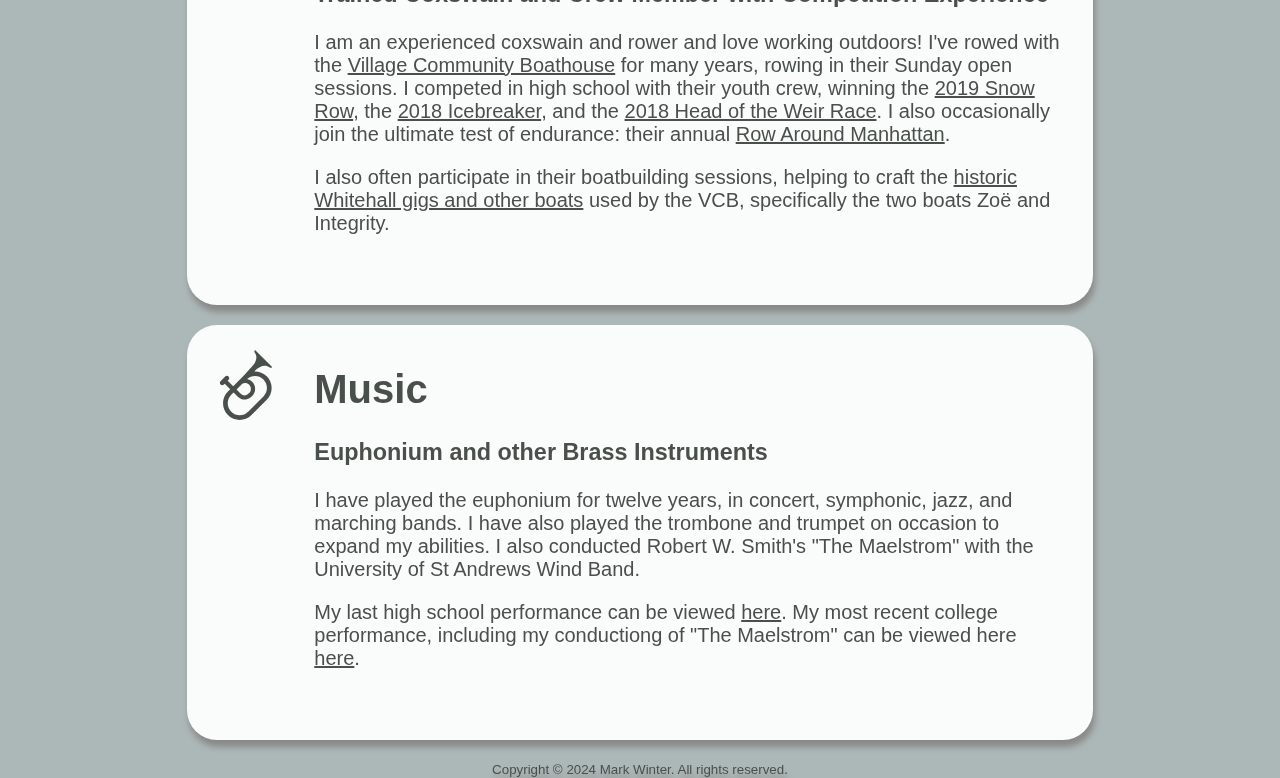
==== commit 905b125c: "small text change" ====
--- a/aboutme.html
+++ b/aboutme.html
@@ -70,7 +70,7 @@
 				<h1>Video Game Development</h1>
 				<h3>Full Stack Game Development Team</h3>
 				<p style="margin-bottom: 1%;">
-					<p>I spend much of my free time working on video game development with SPRODSOFT, a team of three friends not counting myself. We have coded four games in the last three years: Box of Squingus (very well received!), Fishyfus of the Deep: Legend of the Eight Gems, Sprodkart, and Project Margrave.</p>
+					<p>I spend much of my free time working on video game development with SPRODSOFT, a team of three friends not counting myself. We have produced four games in the last three years: Box of Squingus (very well received!), Fishyfus of the Deep: Legend of the Eight Gems, Sprodkart, and Project Margrave.</p>
 					<p>Each of these games involved full stack development and many opportunities to learn and apply new skills, languages, and engines. Through this work, I have improved my proficiency with C#, Godot, and Unity and learned about all different aspects of development, from back end to interface to 3D modeling.</p>
 
 				</p>
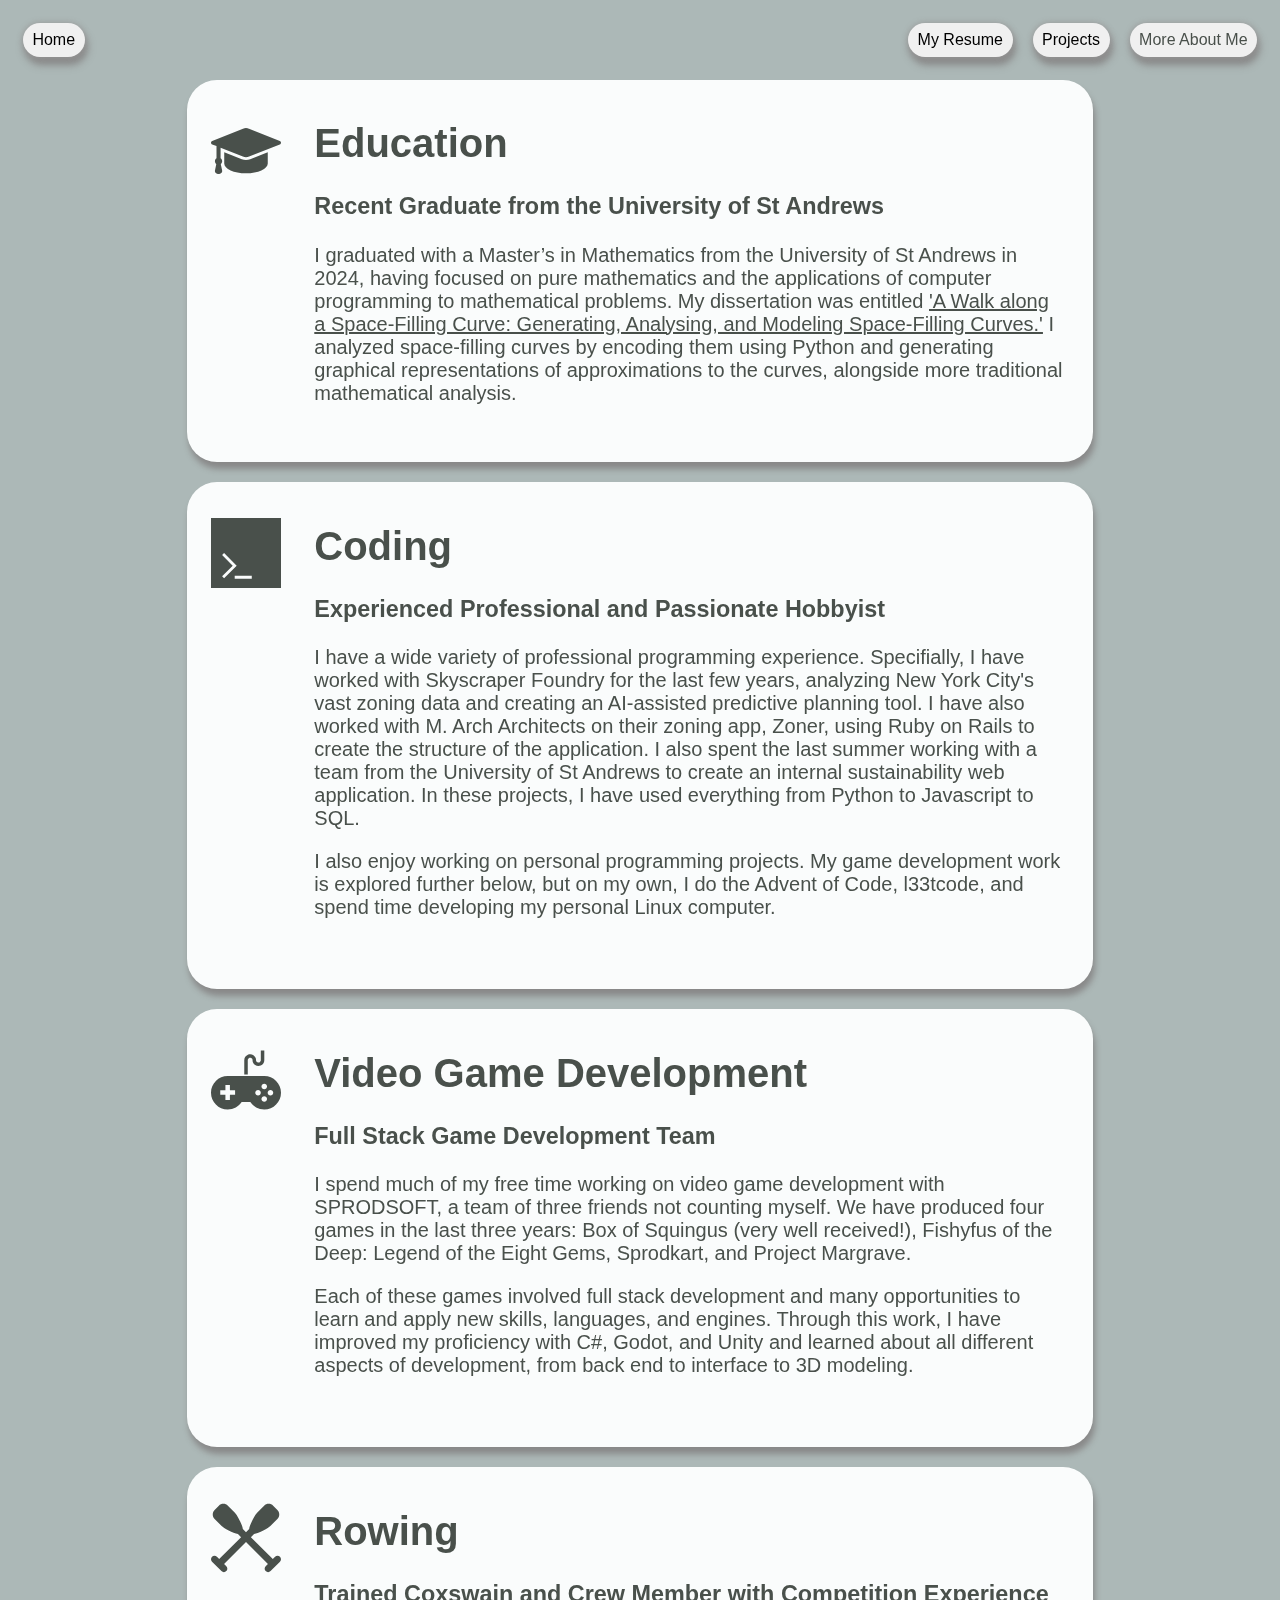
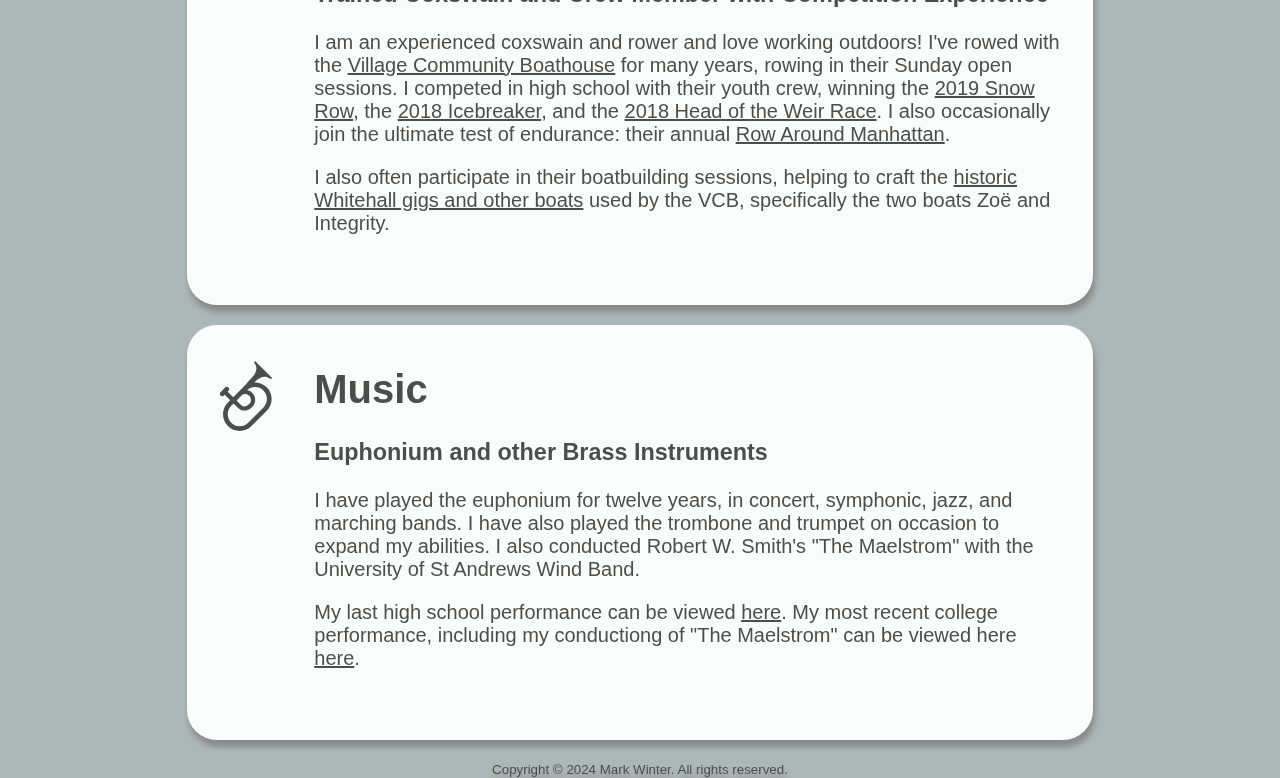
==== commit 0cf00b79: "Added up to date resume" ====
--- a/aboutme.html
+++ b/aboutme.html
@@ -14,9 +14,10 @@
 <title>Mark Winter Projects</title>
 
 <ul style="padding-left: 1%; width: 98%;">
-  <li><a href="index.html">Home</a></li>
-  <li style="float:right"><a href="">More About Me</a></li>
-  <li style="float:right"><a href="projects.html">Projects</a></li>
+	<li><a href="index.html">Home</a></li>
+	<li style="float:right"><a href="">More About Me</a></li>
+	<li style="float:right"><a href="projects.html">Projects</a></li>
+	<li style="float:right"><a href="Resume.pdf" target="_blank">My Resume</a></li>
 </ul> 
 
 </head>
--- a/style.css
+++ b/style.css
@@ -70,7 +70,7 @@
 	 display: block;
 	 margin: auto;
 	 padding-top: 0px;
-	 margin-top: 20px;
+	 margin-top: 3.5%;
 }
 
 section{
